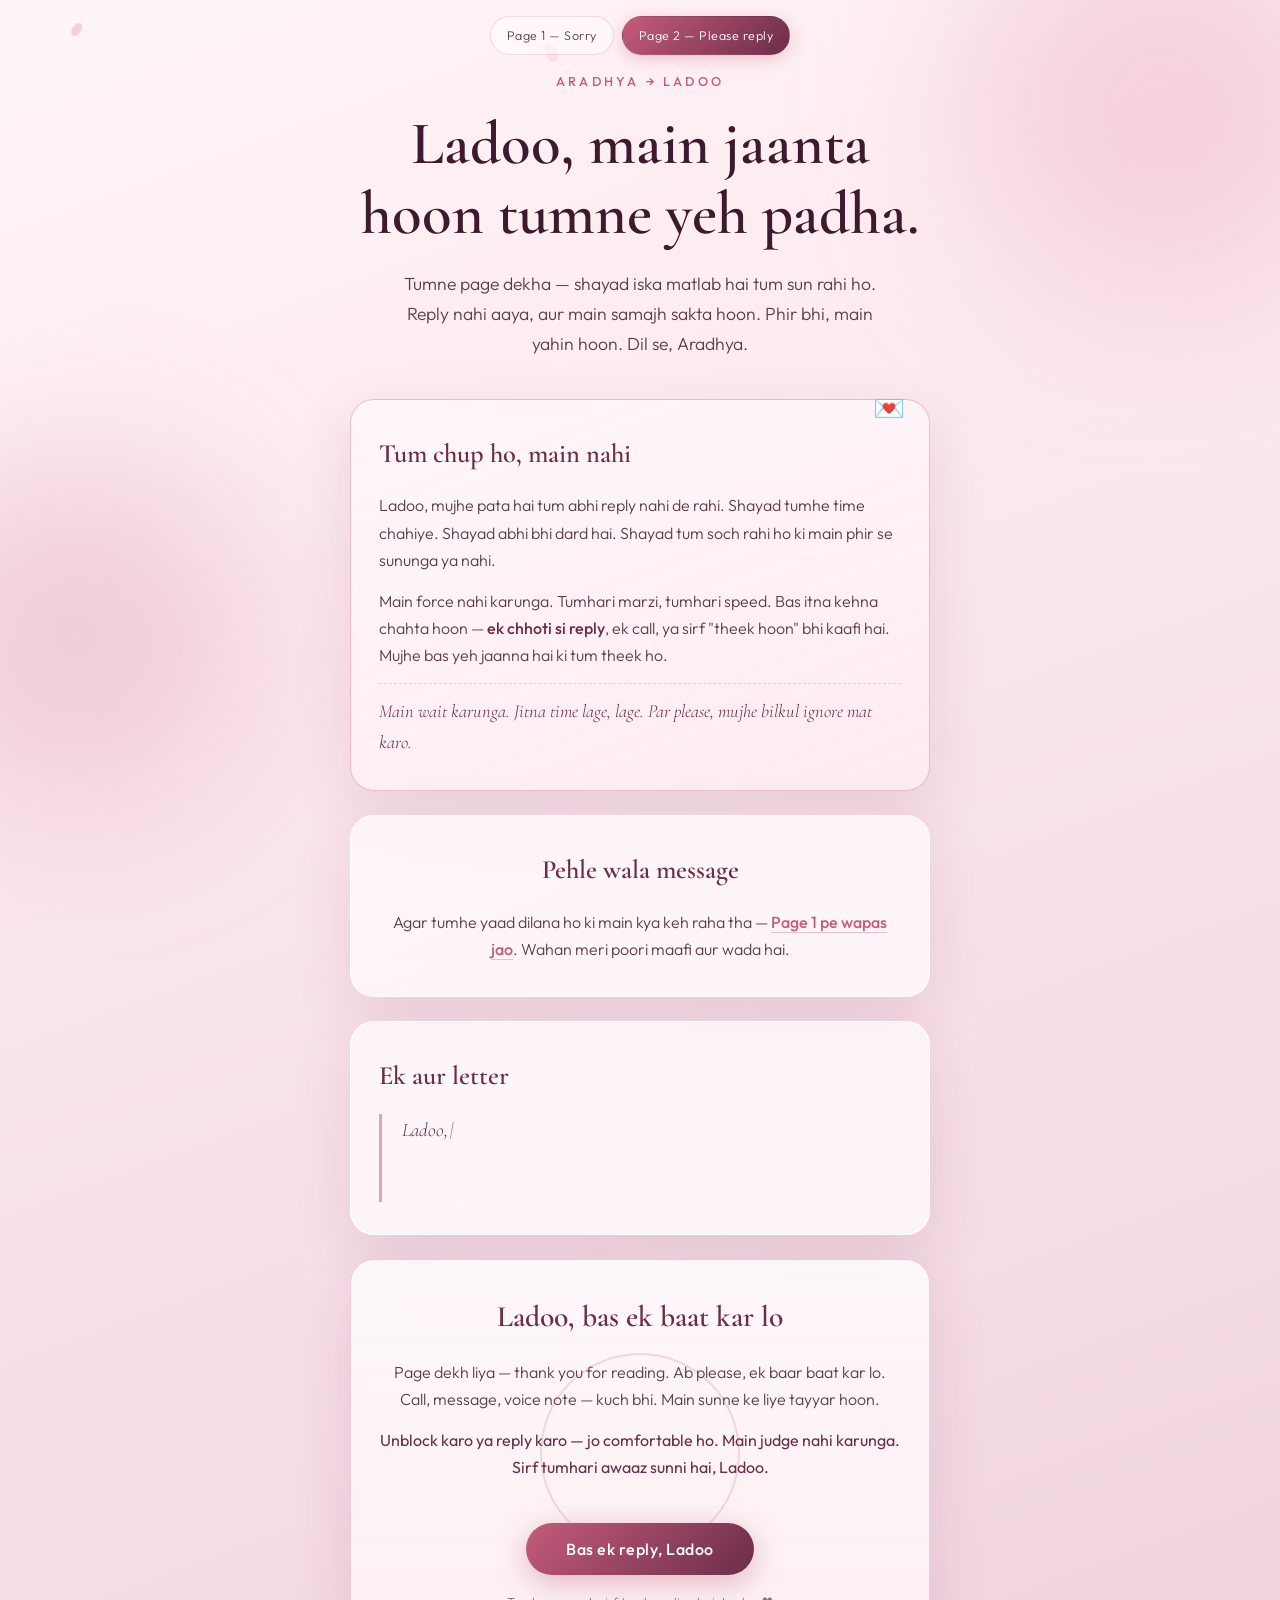
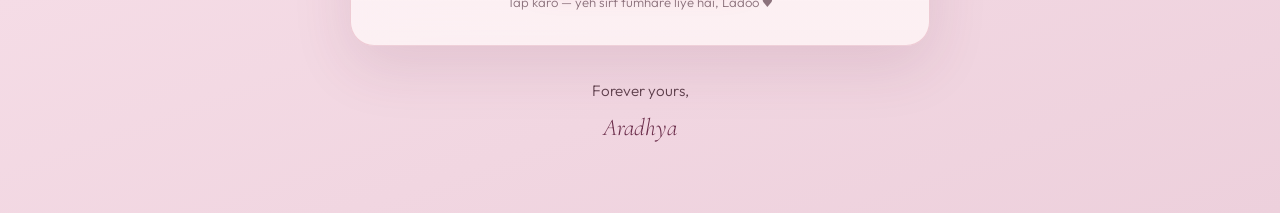
==== followup.html @ 9b1eee78 "Split into two pages: apology and follow-up" ====
<!DOCTYPE html>
<html lang="en">
<head>
  <meta charset="UTF-8" />
  <meta name="viewport" content="width=device-width, initial-scale=1.0" />
  <title>Ladoo — Aradhya is still waiting</title>
  <link rel="preconnect" href="https://fonts.googleapis.com" />
  <link rel="preconnect" href="https://fonts.gstatic.com" crossorigin />
  <link href="https://fonts.googleapis.com/css2?family=Cormorant+Garamond:ital,wght@0,400;0,600;1,400&family=Outfit:wght@300;400;500&display=swap" rel="stylesheet" />
  <link rel="stylesheet" href="style.css" />
</head>
<body data-page="followup">
  <canvas id="petals" aria-hidden="true"></canvas>
  <div class="glow glow-1" aria-hidden="true"></div>
  <div class="glow glow-2" aria-hidden="true"></div>

  <nav class="page-nav">
    <a href="index.html" class="nav-link">Page 1 — Sorry</a>
    <a href="followup.html" class="nav-link active">Page 2 — Please reply</a>
  </nav>

  <main class="page">
    <header class="hero">
      <p class="eyebrow">Aradhya → Ladoo</p>
      <h1>Ladoo, main jaanta hoon tumne yeh padha.</h1>
      <p class="lead">
        Tumne page dekha — shayad iska matlab hai tum sun rahi ho.
        Reply nahi aaya, aur main samajh sakta hoon. Phir bhi, main yahin hoon.
        Dil se, Aradhya.
      </p>
    </header>

    <section class="card followup-card">
      <div class="card-icon" aria-hidden="true">💌</div>
      <h2>Tum chup ho, main nahi</h2>
      <p>
        Ladoo, mujhe pata hai tum abhi reply nahi de rahi. Shayad tumhe time chahiye.
        Shayad abhi bhi dard hai. Shayad tum soch rahi ho ki main phir se sununga ya nahi.
      </p>
      <p>
        Main force nahi karunga. Tumhari marzi, tumhari speed. Bas itna kehna chahta hoon —
        <strong>ek chhoti si reply</strong>, ek call, ya sirf "theek hoon" bhi kaafi hai.
        Mujhe bas yeh jaanna hai ki tum theek ho.
      </p>
      <p class="followup-highlight">
        Main wait karunga. Jitna time lage, lage. Par please, mujhe bilkul ignore mat karo.
      </p>
    </section>

    <section class="card recap-card">
      <h2>Pehle wala message</h2>
      <p>
        Agar tumhe yaad dilana ho ki main kya keh raha tha —
        <a href="index.html" class="inline-link">Page 1 pe wapas jao</a>.
        Wahan meri poori maafi aur wada hai.
      </p>
    </section>

    <section class="card letter-card">
      <h2>Ek aur letter</h2>
      <blockquote id="typewriter"></blockquote>
    </section>

    <section class="card unblock-card">
      <div class="pulse-ring" aria-hidden="true"></div>
      <h2>Ladoo, bas ek baat kar lo</h2>
      <p>
        Page dekh liya — thank you for reading. Ab please, ek baar baat kar lo.
        Call, message, voice note — kuch bhi. Main sunne ke liye tayyar hoon.
      </p>
      <p class="unblock-sub">
        Unblock karo ya reply karo — jo comfortable ho. Main judge nahi karunga.
        Sirf tumhari awaaz sunni hai, Ladoo.
      </p>
      <button type="button" class="btn-heart" id="heartBtn" aria-label="Send love">
        <span class="btn-text">Bas ek reply, Ladoo</span>
        <span class="btn-hearts" aria-hidden="true"></span>
      </button>
      <p class="tap-hint">Tap karo — yeh sirf tumhare liye hai, Ladoo ♥</p>
    </section>

    <footer class="footer">
      <p>Forever yours,</p>
      <p class="signature">Aradhya</p>
    </footer>
  </main>

  <div class="toast" id="toast" role="status" aria-live="polite"></div>

  <script src="script.js"></script>
</body>
</html>
---- style.css ----
*,
*::before,
*::after {
  box-sizing: border-box;
  margin: 0;
  padding: 0;
}

:root {
  --rose: #e8a0b4;
  --rose-deep: #c45c7a;
  --blush: #fdf2f4;
  --wine: #6b2d4a;
  --wine-dark: #3d1a2e;
  --gold: #d4a574;
  --text: #2a1520;
  --text-soft: #5c3d4a;
  --card-bg: rgba(255, 252, 253, 0.72);
  --shadow: 0 20px 60px rgba(107, 45, 74, 0.12);
  --radius: 24px;
}

html {
  scroll-behavior: smooth;
}

body {
  font-family: "Outfit", system-ui, sans-serif;
  font-weight: 300;
  color: var(--text);
  background: linear-gradient(160deg, #fff5f7 0%, #fce8ee 35%, #f5dce6 70%, #edd0dc 100%);
  min-height: 100vh;
  overflow-x: hidden;
  line-height: 1.7;
}

#petals {
  position: fixed;
  inset: 0;
  width: 100%;
  height: 100%;
  pointer-events: none;
  z-index: 0;
}

.glow {
  position: fixed;
  border-radius: 50%;
  filter: blur(80px);
  pointer-events: none;
  z-index: 0;
}

.glow-1 {
  width: 400px;
  height: 400px;
  background: rgba(232, 160, 180, 0.35);
  top: -100px;
  right: -80px;
  animation: drift 12s ease-in-out infinite alternate;
}

.glow-2 {
  width: 350px;
  height: 350px;
  background: rgba(196, 92, 122, 0.2);
  bottom: 10%;
  left: -100px;
  animation: drift 15s ease-in-out infinite alternate-reverse;
}

@keyframes drift {
  from { transform: translate(0, 0) scale(1); }
  to   { transform: translate(30px, 20px) scale(1.08); }
}

.page {
  position: relative;
  z-index: 1;
  max-width: 620px;
  margin: 0 auto;
  padding: 1rem 1.25rem 4rem;
}

/* Page navigation */
.page-nav {
  position: relative;
  z-index: 2;
  display: flex;
  justify-content: center;
  gap: 0.5rem;
  flex-wrap: wrap;
  padding: 1rem 1.25rem 0;
  max-width: 620px;
  margin: 0 auto;
}

.nav-link {
  font-size: 0.78rem;
  letter-spacing: 0.04em;
  text-decoration: none;
  color: var(--text-soft);
  padding: 0.5rem 1rem;
  border-radius: 50px;
  border: 1px solid rgba(196, 92, 122, 0.2);
  background: rgba(255, 255, 255, 0.5);
  transition: all 0.25s ease;
}

.nav-link:hover {
  color: var(--wine);
  border-color: rgba(196, 92, 122, 0.4);
  background: rgba(255, 255, 255, 0.85);
}

.nav-link.active {
  color: white;
  background: linear-gradient(135deg, var(--rose-deep), var(--wine));
  border-color: transparent;
  box-shadow: 0 4px 16px rgba(196, 92, 122, 0.3);
}

.inline-link {
  color: var(--rose-deep);
  font-weight: 500;
  text-decoration: none;
  border-bottom: 1px solid rgba(196, 92, 122, 0.35);
  transition: color 0.2s ease, border-color 0.2s ease;
}

.inline-link:hover {
  color: var(--wine);
  border-bottom-color: var(--wine);
}

.nav-card {
  text-align: center;
  background: rgba(255, 255, 255, 0.55);
}

.nav-card p {
  margin-bottom: 0.35rem;
}

.nav-card-sub {
  font-size: 0.88rem;
  opacity: 0.8;
}

.recap-card {
  text-align: center;
}

/* Hero */
.hero {
  text-align: center;
  margin-bottom: 2.5rem;
  animation: fadeUp 1s ease both;
}

.eyebrow {
  font-size: 0.8rem;
  letter-spacing: 0.25em;
  text-transform: uppercase;
  color: var(--rose-deep);
  margin-bottom: 1rem;
  font-weight: 500;
}

.hero h1 {
  font-family: "Cormorant Garamond", Georgia, serif;
  font-size: clamp(2.6rem, 8vw, 3.8rem);
  font-weight: 600;
  color: var(--wine-dark);
  line-height: 1.15;
  margin-bottom: 1.25rem;
}

.lead {
  font-size: 1.1rem;
  color: var(--text-soft);
  max-width: 480px;
  margin: 0 auto;
}

/* Cards */
.card {
  background: var(--card-bg);
  backdrop-filter: blur(16px);
  -webkit-backdrop-filter: blur(16px);
  border: 1px solid rgba(255, 255, 255, 0.8);
  border-radius: var(--radius);
  padding: 2rem 1.75rem;
  margin-bottom: 1.5rem;
  box-shadow: var(--shadow);
  opacity: 0;
  transform: translateY(28px);
  transition: opacity 0.7s ease, transform 0.7s ease;
}

.card.visible {
  opacity: 1;
  transform: translateY(0);
}

.card h2 {
  font-family: "Cormorant Garamond", Georgia, serif;
  font-size: 1.65rem;
  font-weight: 600;
  color: var(--wine);
  margin-bottom: 1rem;
}

.card p {
  color: var(--text-soft);
  margin-bottom: 0.85rem;
}

.card p:last-child {
  margin-bottom: 0;
}

.apology-card {
  position: relative;
}

.card-icon {
  position: absolute;
  top: -14px;
  right: 1.5rem;
  font-size: 1.6rem;
  color: var(--rose-deep);
  animation: heartbeat 2s ease-in-out infinite;
}

@keyframes heartbeat {
  0%, 100% { transform: scale(1); }
  15%       { transform: scale(1.15); }
  30%       { transform: scale(1); }
  45%       { transform: scale(1.1); }
}

/* Promises */
.promises {
  list-style: none;
}

.promises li {
  display: flex;
  gap: 0.75rem;
  align-items: flex-start;
  margin-bottom: 0.9rem;
  color: var(--text-soft);
  font-size: 0.98rem;
}

.promises li:last-child {
  margin-bottom: 0;
}

.check {
  flex-shrink: 0;
  width: 22px;
  height: 22px;
  background: linear-gradient(135deg, var(--rose), var(--rose-deep));
  color: white;
  border-radius: 50%;
  display: flex;
  align-items: center;
  justify-content: center;
  font-size: 0.7rem;
  font-weight: 600;
  margin-top: 2px;
}

/* Letter */
.letter-card blockquote {
  font-family: "Cormorant Garamond", Georgia, serif;
  font-size: 1.2rem;
  font-style: italic;
  color: var(--wine);
  border-left: 3px solid var(--rose);
  padding-left: 1.25rem;
  min-height: 5.5rem;
}

.letter-card blockquote::after {
  content: "|";
  animation: blink 0.8s step-end infinite;
  color: var(--rose-deep);
  margin-left: 2px;
}

.letter-card.done blockquote::after {
  display: none;
}

@keyframes blink {
  50% { opacity: 0; }
}

/* Follow-up card */
.followup-card {
  border: 1px solid rgba(196, 92, 122, 0.35);
  background: linear-gradient(160deg, rgba(255, 248, 250, 0.95) 0%, rgba(253, 235, 240, 0.88) 100%);
}

.followup-highlight {
  font-family: "Cormorant Garamond", Georgia, serif;
  font-size: 1.15rem;
  font-style: italic;
  color: var(--wine) !important;
  margin-top: 0.5rem !important;
  padding-top: 0.75rem;
  border-top: 1px dashed rgba(196, 92, 122, 0.25);
}

.followup-card strong {
  color: var(--wine);
  font-weight: 500;
}

/* Unblock section */
.unblock-card {
  text-align: center;
  position: relative;
  overflow: hidden;
  border: 1px solid rgba(196, 92, 122, 0.25);
  background: linear-gradient(180deg, rgba(255, 252, 253, 0.85) 0%, rgba(253, 242, 244, 0.9) 100%);
}

.pulse-ring {
  position: absolute;
  top: 50%;
  left: 50%;
  width: 200px;
  height: 200px;
  border: 2px solid rgba(196, 92, 122, 0.2);
  border-radius: 50%;
  transform: translate(-50%, -50%);
  animation: pulse 3s ease-out infinite;
  pointer-events: none;
}

@keyframes pulse {
  0%   { transform: translate(-50%, -50%) scale(0.6); opacity: 0.8; }
  100% { transform: translate(-50%, -50%) scale(2.2); opacity: 0; }
}

.unblock-card h2 {
  font-size: 1.85rem;
  margin-bottom: 1rem;
}

.unblock-sub {
  font-weight: 400;
  color: var(--wine) !important;
  margin-top: 0.5rem !important;
}

.btn-heart {
  position: relative;
  margin-top: 1.75rem;
  padding: 1rem 2.5rem;
  font-family: "Outfit", sans-serif;
  font-size: 1rem;
  font-weight: 500;
  letter-spacing: 0.04em;
  color: white;
  background: linear-gradient(135deg, var(--rose-deep) 0%, var(--wine) 100%);
  border: none;
  border-radius: 50px;
  cursor: pointer;
  overflow: hidden;
  box-shadow: 0 8px 30px rgba(196, 92, 122, 0.4);
  transition: transform 0.25s ease, box-shadow 0.25s ease;
}

.btn-heart:hover {
  transform: translateY(-2px) scale(1.03);
  box-shadow: 0 12px 40px rgba(196, 92, 122, 0.5);
}

.btn-heart:active {
  transform: scale(0.97);
}

.btn-hearts {
  position: absolute;
  inset: 0;
  pointer-events: none;
}

.floating-heart {
  position: absolute;
  font-size: 1.2rem;
  color: var(--rose);
  animation: floatUp 1.4s ease-out forwards;
  pointer-events: none;
}

@keyframes floatUp {
  0%   { opacity: 1; transform: translateY(0) scale(1); }
  100% { opacity: 0; transform: translateY(-80px) scale(1.4); }
}

.tap-hint {
  margin-top: 1rem !important;
  font-size: 0.82rem;
  color: var(--rose-deep);
  opacity: 0.7;
}

/* Footer */
.footer {
  text-align: center;
  margin-top: 2rem;
  animation: fadeUp 1s 0.5s ease both;
}

.footer p {
  color: var(--text-soft);
  font-size: 0.95rem;
}

.signature {
  font-family: "Cormorant Garamond", Georgia, serif;
  font-size: 1.5rem !important;
  font-style: italic;
  color: var(--wine) !important;
  margin-top: 0.25rem;
}

/* Toast */
.toast {
  position: fixed;
  bottom: 2rem;
  left: 50%;
  transform: translateX(-50%) translateY(80px);
  background: var(--wine-dark);
  color: white;
  padding: 0.85rem 1.5rem;
  border-radius: 50px;
  font-size: 0.9rem;
  opacity: 0;
  transition: transform 0.4s ease, opacity 0.4s ease;
  z-index: 100;
  pointer-events: none;
  white-space: nowrap;
}

.toast.show {
  transform: translateX(-50%) translateY(0);
  opacity: 1;
}

@keyframes fadeUp {
  from { opacity: 0; transform: translateY(20px); }
  to   { opacity: 1; transform: translateY(0); }
}

@media (max-width: 480px) {
  .page {
    padding: 2rem 1rem 3rem;
  }

  .card {
    padding: 1.5rem 1.25rem;
  }
}
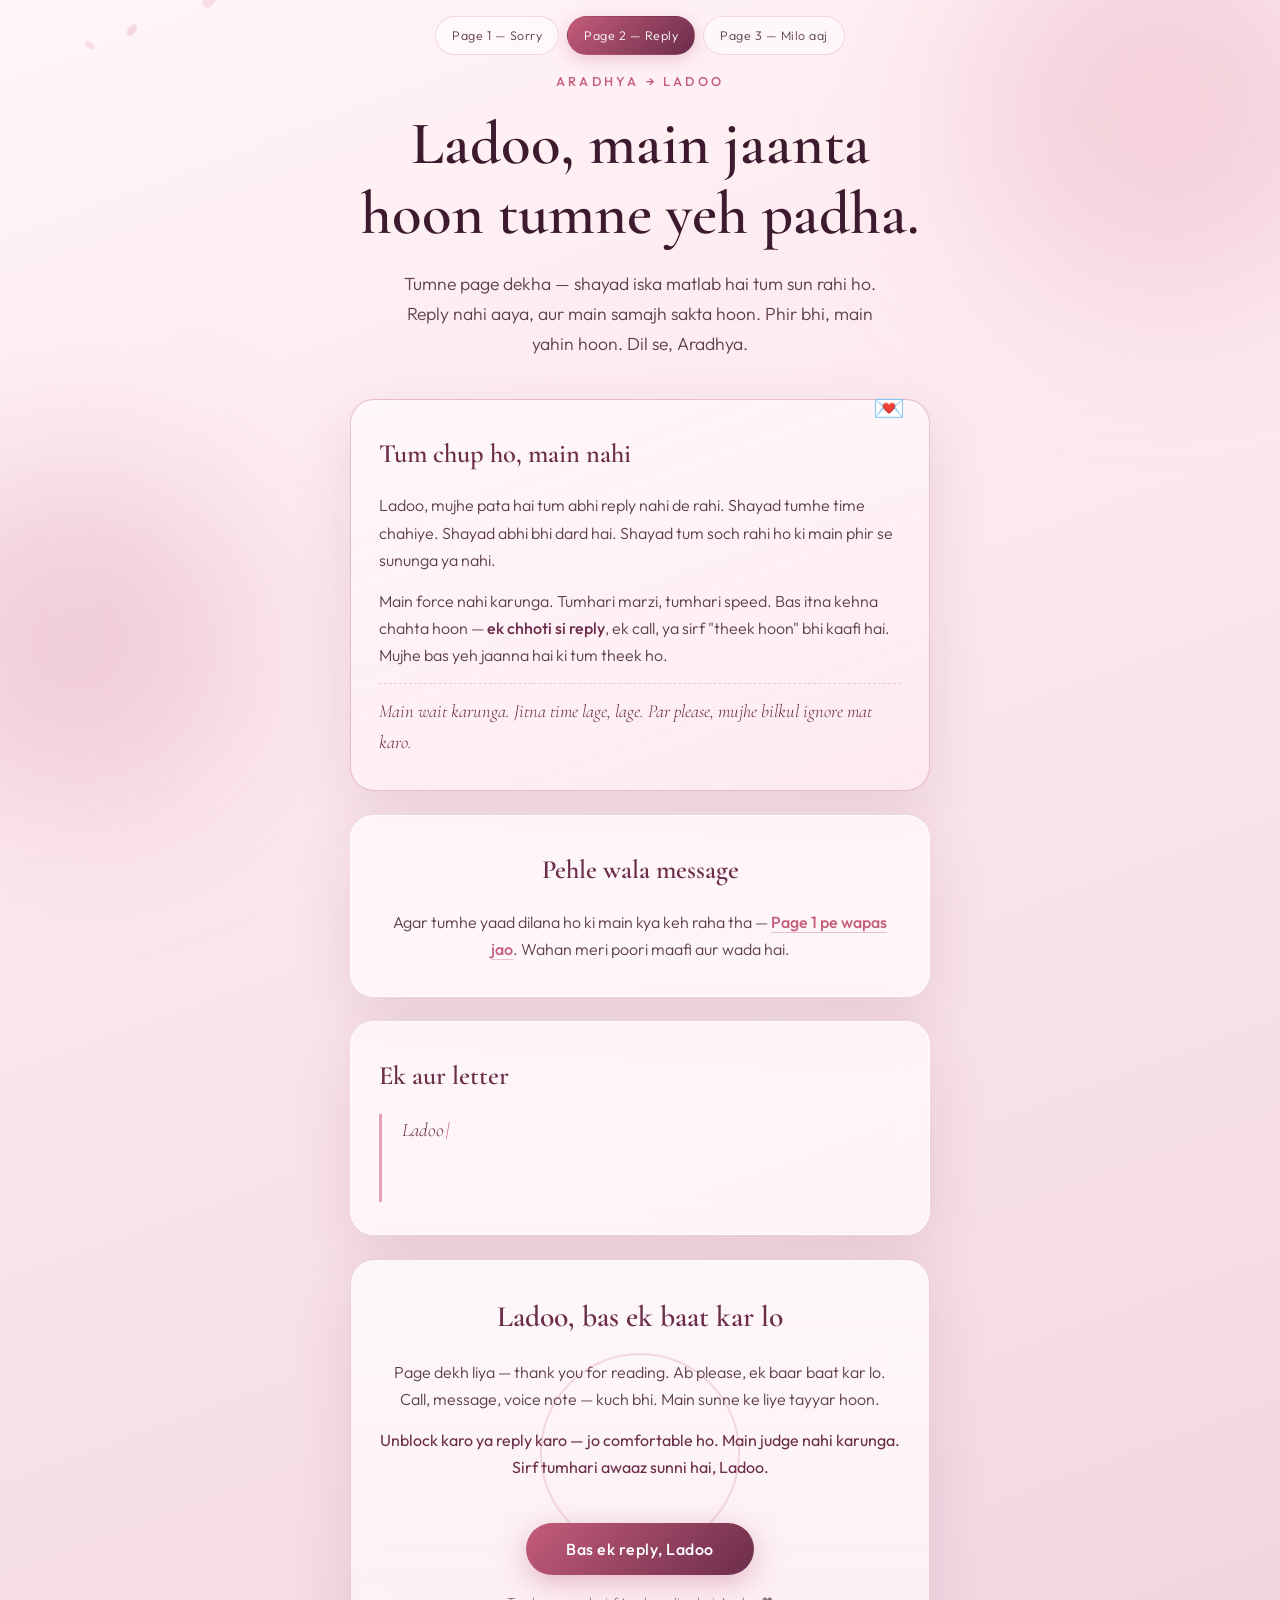
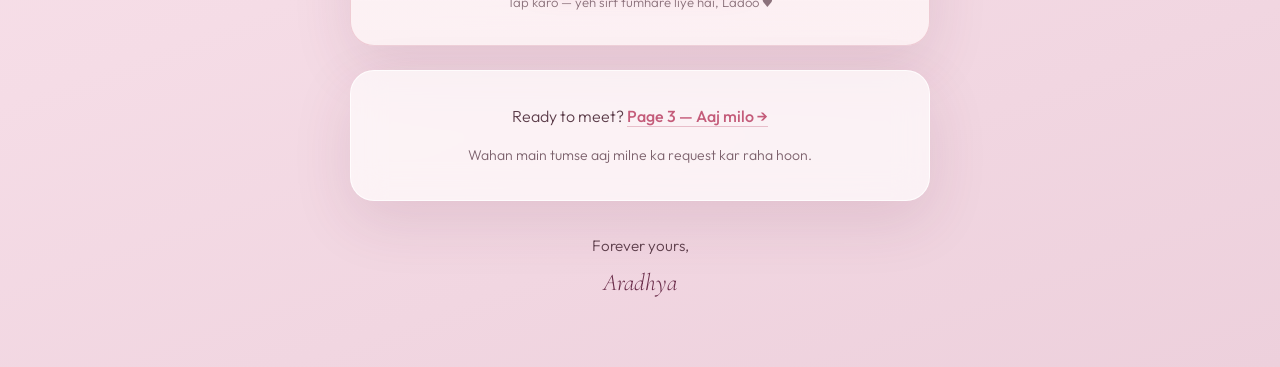
==== commit 4f5a0164: "Add page 3 - meet today request for Ladoo" ====
--- a/followup.html
+++ b/followup.html
@@ -16,7 +16,8 @@
 
   <nav class="page-nav">
     <a href="index.html" class="nav-link">Page 1 — Sorry</a>
-    <a href="followup.html" class="nav-link active">Page 2 — Please reply</a>
+    <a href="followup.html" class="nav-link active">Page 2 — Reply</a>
+    <a href="meet.html" class="nav-link">Page 3 — Milo aaj</a>
   </nav>
 
   <main class="page">
@@ -79,6 +80,11 @@
       <p class="tap-hint">Tap karo — yeh sirf tumhare liye hai, Ladoo ♥</p>
     </section>
 
+    <section class="card nav-card">
+      <p>Ready to meet? <a href="meet.html" class="inline-link">Page 3 — Aaj milo →</a></p>
+      <p class="nav-card-sub">Wahan main tumse aaj milne ka request kar raha hoon.</p>
+    </section>
+
     <footer class="footer">
       <p>Forever yours,</p>
       <p class="signature">Aradhya</p>
--- a/style.css
+++ b/style.css
@@ -149,6 +149,43 @@
 
 .recap-card {
   text-align: center;
+}
+
+.today-badge {
+  display: inline-block;
+  font-size: 0.72rem;
+  letter-spacing: 0.2em;
+  text-transform: uppercase;
+  color: white;
+  background: linear-gradient(135deg, var(--rose-deep), var(--wine));
+  padding: 0.35rem 1rem;
+  border-radius: 50px;
+  margin-bottom: 1rem;
+  box-shadow: 0 4px 14px rgba(196, 92, 122, 0.35);
+  animation: fadeUp 1s ease both;
+}
+
+.meet-card {
+  border: 1px solid rgba(196, 92, 122, 0.4);
+  background: linear-gradient(160deg, rgba(255, 248, 250, 0.98) 0%, rgba(253, 230, 236, 0.9) 100%);
+  text-align: center;
+}
+
+.meet-highlight {
+  font-family: "Cormorant Garamond", Georgia, serif;
+  font-size: 1.3rem;
+  font-weight: 600;
+  font-style: italic;
+  color: var(--wine) !important;
+  margin-top: 0.75rem !important;
+}
+
+.meet-cta-card {
+  text-align: center;
+  position: relative;
+  overflow: hidden;
+  border: 1px solid rgba(196, 92, 122, 0.35);
+  background: linear-gradient(180deg, rgba(255, 252, 253, 0.9) 0%, rgba(253, 235, 242, 0.95) 100%);
 }
 
 /* Hero */
